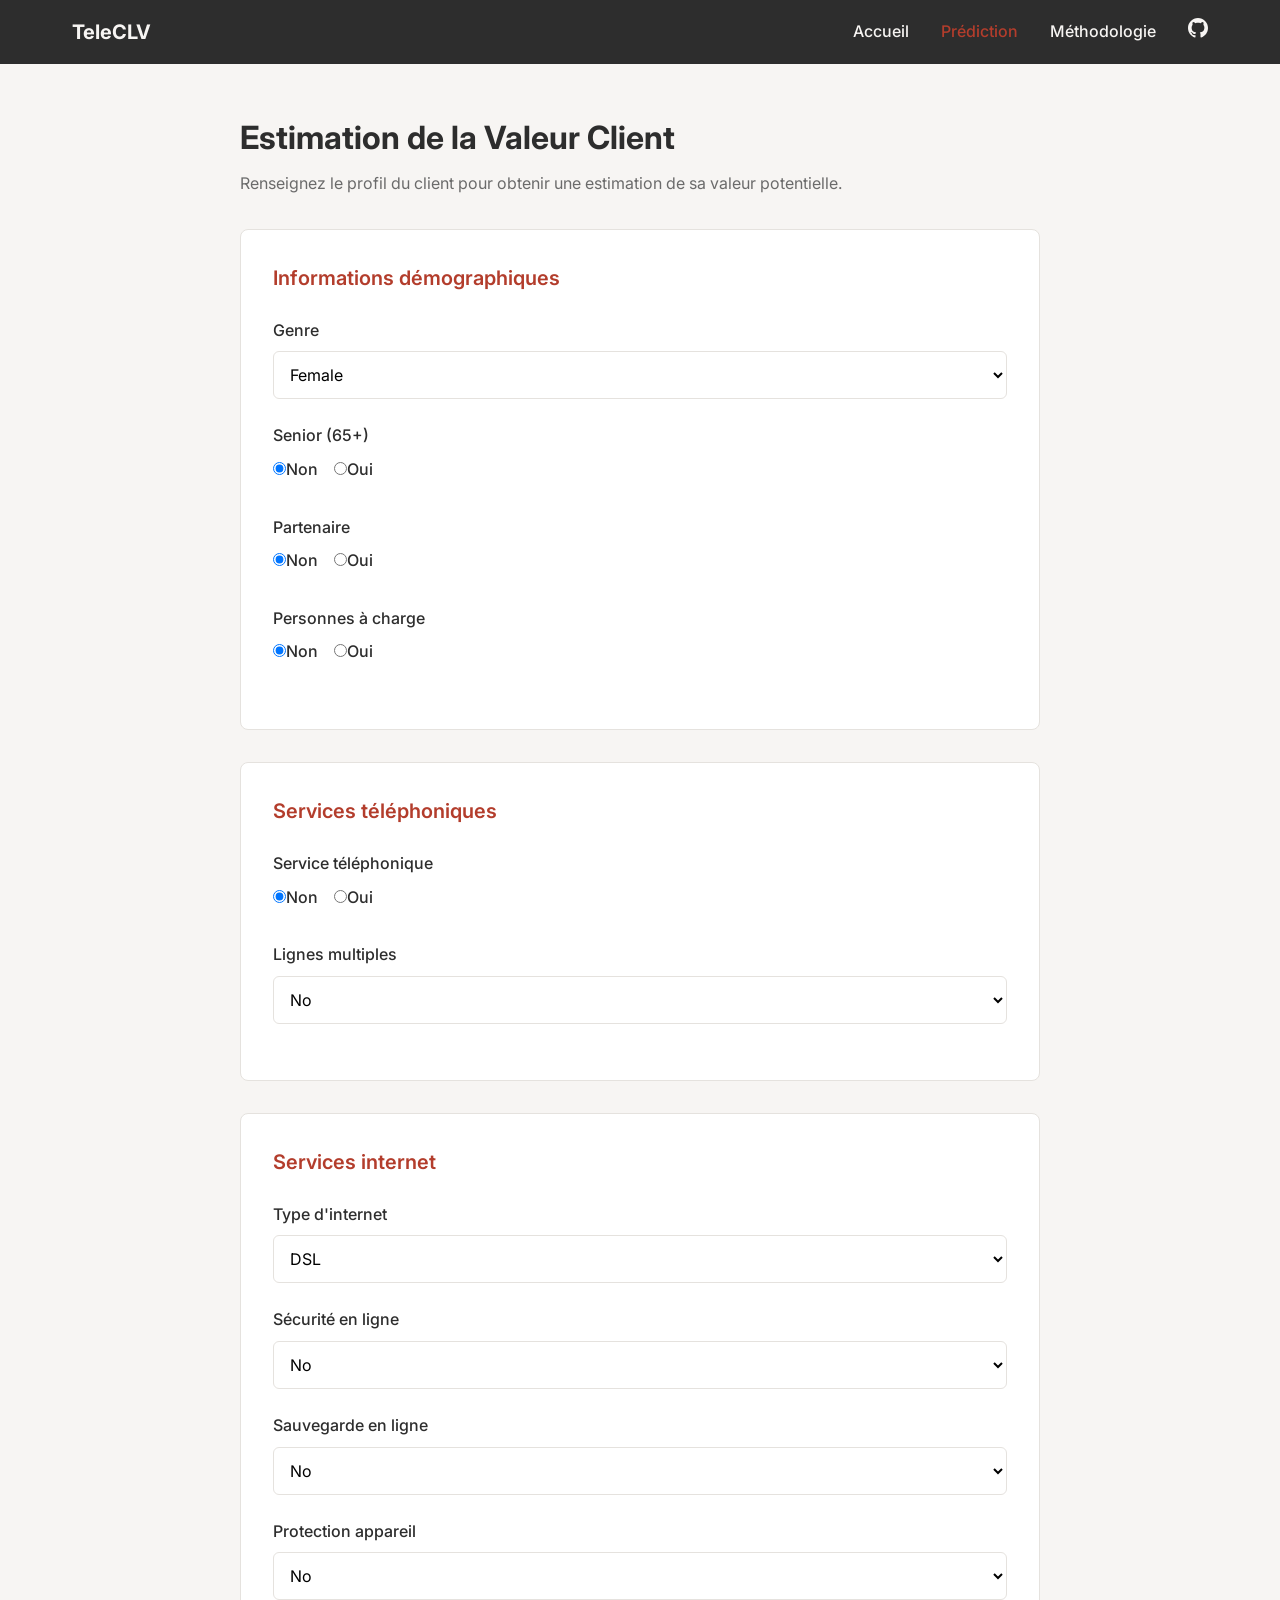
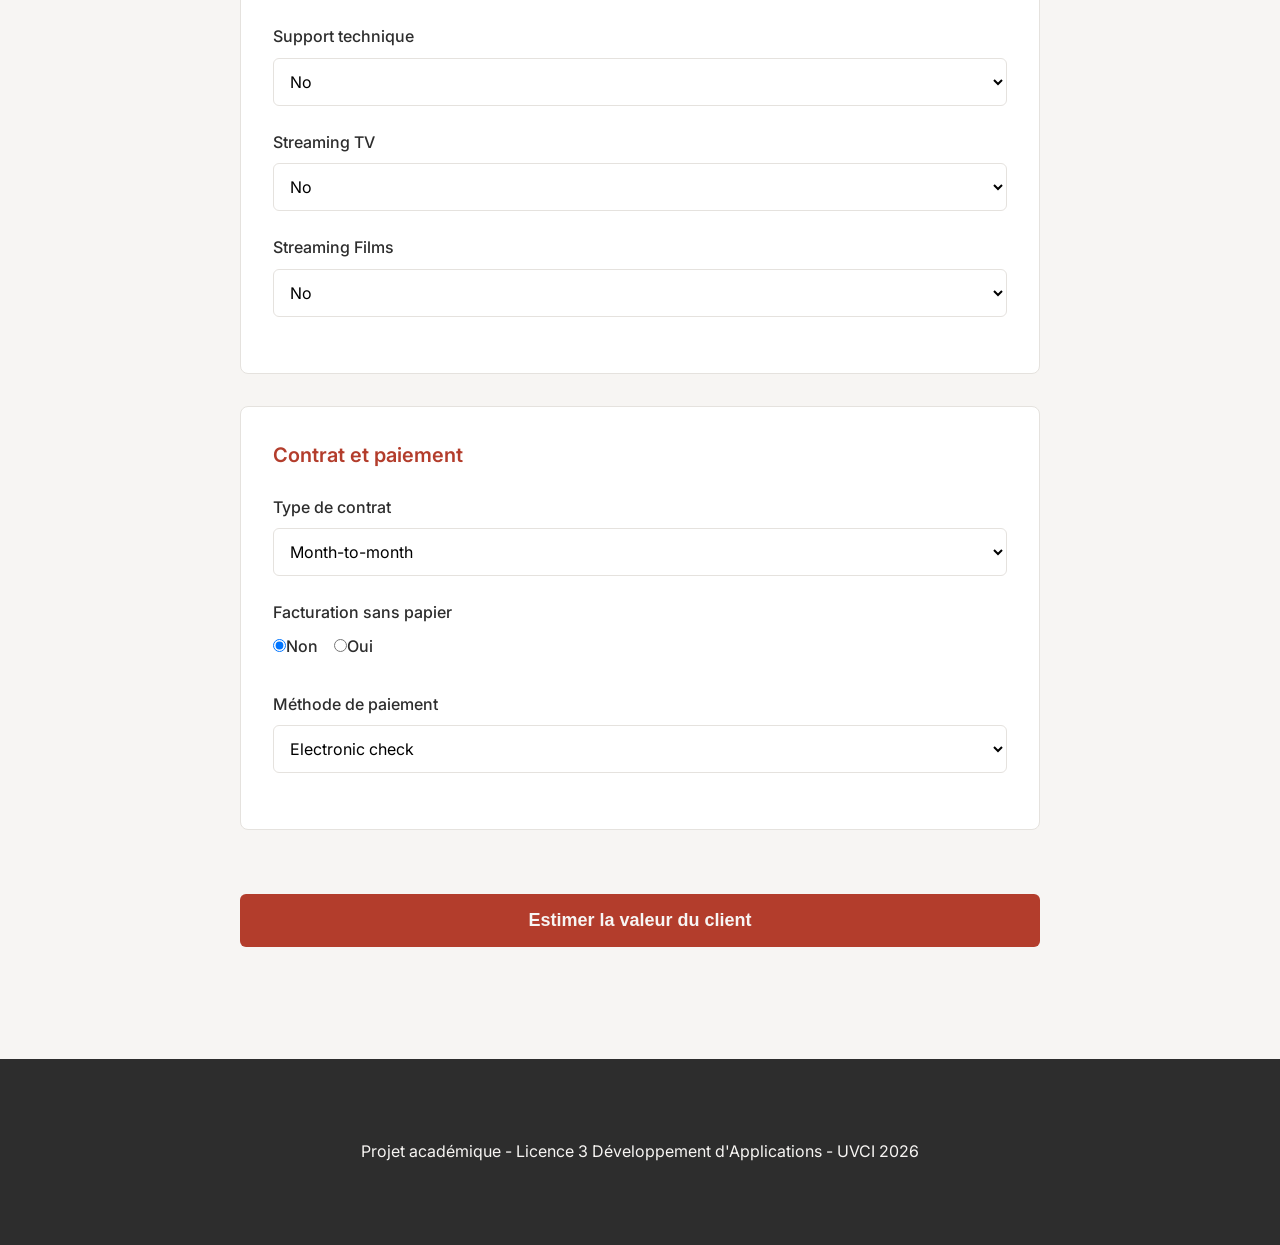
==== prediction.html @ c9674577 "move frontend files to root for GitHub Pages" ====
<!DOCTYPE html>
<html lang="fr">
<head>
    <meta charset="UTF-8">
    <meta name="viewport" content="width=device-width, initial-scale=1.0">
    <title>TeleCLV — Estimation de la valeur client télécom</title>
    <link rel="icon" type="image/svg+xml" href="data:image/svg+xml,<svg xmlns='http://www.w3.org/2000/svg' viewBox='0 0 16 16'><rect width='16' height='16' rx='4' fill='%23B33D2C'/><path d='M4 11 L7 8 L9 10 L12 5' stroke='white' stroke-width='2' stroke-linecap='round' stroke-linejoin='round' fill='none'/><circle cx='12' cy='5' r='1.5' fill='white'/></svg>">
    <link rel="stylesheet" href="style.css">
    <link href="https://fonts.googleapis.com/css2?family=Inter:wght@400;600;700&display=swap" rel="stylesheet">
</head>
<body>
    <nav class="navbar">
        <div class="nav-container">
            <div class="nav-brand">TeleCLV</div>
            <ul class="nav-menu">
                <li><a href="index.html" class="nav-link">Accueil</a></li>
                <li><a href="prediction.html" class="nav-link active">Prédiction</a></li>
                <li><a href="methodologie.html" class="nav-link">Méthodologie</a></li>
                <li><a href="https://github.com/Sela80/Data-Science-/blob/main/Taux_de_d%C3%A9sabonnement_des_clients_des_op%C3%A9rateurs_t%C3%A9l%C3%A9coms.ipynb" target="_blank" class="nav-link">
                    <svg width="20" height="20" viewBox="0 0 24 24" fill="currentColor"><path d="M12 0c-6.626 0-12 5.373-12 12 0 5.302 3.438 9.8 8.207 11.387.599.111.793-.261.793-.577v-2.234c-3.338.726-4.033-1.416-4.033-1.416-.546-1.387-1.333-1.756-1.333-1.756-1.089-.745.083-.729.083-.729 1.205.084 1.839 1.237 1.839 1.237 1.07 1.834 2.807 1.304 3.492.997.107-.775.418-1.305.762-1.604-2.665-.305-5.467-1.334-5.467-5.931 0-1.311.469-2.381 1.236-3.221-.124-.303-.535-1.524.117-3.176 0 0 1.008-.322 3.301 1.23.957-.266 1.983-.399 3.003-.404 1.02.005 2.047.138 3.006.404 2.291-1.552 3.297-1.23 3.297-1.23.653 1.653.242 2.874.118 3.176.77.84 1.235 1.911 1.235 3.221 0 4.609-2.807 5.624-5.479 5.921.43.372.823 1.102.823 2.222v3.293c0 .319.192.694.801.576 4.765-1.589 8.199-6.086 8.199-11.386 0-6.627-5.373-12-12-12z"/></svg>
                </a></li>
            </ul>
        </div>
    </nav>

    <main class="container">
        <section class="prediction-section">
            <h1>Estimation de la Valeur Client</h1>
            <p class="section-intro">Renseignez le profil du client pour obtenir une estimation de sa valeur potentielle.</p>

            <form id="predictionForm" class="prediction-form">
                <div class="form-section">
                    <h2>Informations démographiques</h2>
                    <div class="form-group">
                        <label for="gender">Genre</label>
                        <select id="gender" name="gender" required><option value="Female">Female</option><option value="Male">Male</option></select>
                    </div>
                    <div class="form-group">
                        <label>Senior (65+)</label>
                        <div class="toggle-group">
                            <label class="toggle"><input type="radio" name="SeniorCitizen" value="0" checked><span>Non</span></label>
                            <label class="toggle"><input type="radio" name="SeniorCitizen" value="1"><span>Oui</span></label>
                        </div>
                    </div>
                    <div class="form-group">
                        <label>Partenaire</label>
                        <div class="toggle-group">
                            <label class="toggle"><input type="radio" name="Partner" value="No" checked><span>Non</span></label>
                            <label class="toggle"><input type="radio" name="Partner" value="Yes"><span>Oui</span></label>
                        </div>
                    </div>
                    <div class="form-group">
                        <label>Personnes à charge</label>
                        <div class="toggle-group">
                            <label class="toggle"><input type="radio" name="Dependents" value="No" checked><span>Non</span></label>
                            <label class="toggle"><input type="radio" name="Dependents" value="Yes"><span>Oui</span></label>
                        </div>
                    </div>
                </div>

                <div class="form-section">
                    <h2>Services téléphoniques</h2>
                    <div class="form-group">
                        <label>Service téléphonique</label>
                        <div class="toggle-group">
                            <label class="toggle"><input type="radio" name="PhoneService" value="No" checked><span>Non</span></label>
                            <label class="toggle"><input type="radio" name="PhoneService" value="Yes"><span>Oui</span></label>
                        </div>
                    </div>
                    <div class="form-group">
                        <label for="MultipleLines">Lignes multiples</label>
                        <select id="MultipleLines" name="MultipleLines" required><option value="No">No</option><option value="Yes">Yes</option><option value="No phone service">No phone service</option></select>
                    </div>
                </div>

                <div class="form-section">
                    <h2>Services internet</h2>
                    <div class="form-group">
                        <label for="InternetService">Type d'internet</label>
                        <select id="InternetService" name="InternetService" required><option value="DSL">DSL</option><option value="Fiber optic">Fiber optic</option><option value="No">No</option></select>
                    </div>
                    <div class="form-group">
                        <label for="OnlineSecurity">Sécurité en ligne</label>
                        <select id="OnlineSecurity" name="OnlineSecurity" required><option value="No">No</option><option value="Yes">Yes</option><option value="No internet service">No internet service</option></select>
                    </div>
                    <div class="form-group">
                        <label for="OnlineBackup">Sauvegarde en ligne</label>
                        <select id="OnlineBackup" name="OnlineBackup" required><option value="No">No</option><option value="Yes">Yes</option><option value="No internet service">No internet service</option></select>
                    </div>
                    <div class="form-group">
                        <label for="DeviceProtection">Protection appareil</label>
                        <select id="DeviceProtection" name="DeviceProtection" required><option value="No">No</option><option value="Yes">Yes</option><option value="No internet service">No internet service</option></select>
                    </div>
                    <div class="form-group">
                        <label for="TechSupport">Support technique</label>
                        <select id="TechSupport" name="TechSupport" required><option value="No">No</option><option value="Yes">Yes</option><option value="No internet service">No internet service</option></select>
                    </div>
                    <div class="form-group">
                        <label for="StreamingTV">Streaming TV</label>
                        <select id="StreamingTV" name="StreamingTV" required><option value="No">No</option><option value="Yes">Yes</option><option value="No internet service">No internet service</option></select>
                    </div>
                    <div class="form-group">
                        <label for="StreamingMovies">Streaming Films</label>
                        <select id="StreamingMovies" name="StreamingMovies" required><option value="No">No</option><option value="Yes">Yes</option><option value="No internet service">No internet service</option></select>
                    </div>
                </div>

                <div class="form-section">
                    <h2>Contrat et paiement</h2>
                    <div class="form-group">
                        <label for="Contract">Type de contrat</label>
                        <select id="Contract" name="Contract" required><option value="Month-to-month">Month-to-month</option><option value="One year">One year</option><option value="Two year">Two year</option></select>
                    </div>
                    <div class="form-group">
                        <label>Facturation sans papier</label>
                        <div class="toggle-group">
                            <label class="toggle"><input type="radio" name="PaperlessBilling" value="No" checked><span>Non</span></label>
                            <label class="toggle"><input type="radio" name="PaperlessBilling" value="Yes"><span>Oui</span></label>
                        </div>
                    </div>
                    <div class="form-group">
                        <label for="PaymentMethod">Méthode de paiement</label>
                        <select id="PaymentMethod" name="PaymentMethod" required><option value="Electronic check">Electronic check</option><option value="Mailed check">Mailed check</option><option value="Bank transfer (automatic)">Bank transfer (automatic)</option><option value="Credit card (automatic)">Credit card (automatic)</option></select>
                    </div>
                </div>

                <button type="submit" class="btn-primary btn-large">Estimer la valeur du client</button>
            </form>

            <div id="result" class="result-container" style="display: none;">
                <div class="spinner" id="spinner"></div>
                <div id="resultContent" style="display: none;">
                    <h2>Valeur potentielle estimée du client</h2>
                    <div class="clv-value" id="clvValue"></div>
                    <p class="clv-disclaimer">Cette estimation reflète la valeur générée par des clients au profil comparable dans les données historiques. Elle sert d'indicateur prédictif de potentiel, pas un calcul direct sur ce client.</p>
                </div>
            </div>

            <div id="error" class="error-container" style="display: none;">
                <p id="errorMessage"></p>
            </div>
        </section>
    </main>

    <footer class="footer">
        <div class="container"><p>Projet académique - Licence 3 Développement d'Applications - UVCI 2026</p></div>
    </footer>
    <script src="script.js"></script>
</body>
</html>
---- style.css ----
* { margin: 0; padding: 0; box-sizing: border-box; }
:root { --charcoal: #2D2D2D; --terracotta: #B33D2C; --off-white: #F7F5F3; --light-gray: #E5E2DE; --text-secondary: #6B6B6B; }
body { font-family: 'Inter', -apple-system, BlinkMacSystemFont, sans-serif; font-weight: 400; color: var(--charcoal); background-color: var(--off-white); line-height: 1.6; }

.navbar { background-color: var(--charcoal); padding: 1rem 0; position: sticky; top: 0; z-index: 1000; }
.nav-container { max-width: 1200px; margin: 0 auto; padding: 0 2rem; display: flex; justify-content: space-between; align-items: center; }
.nav-brand { color: var(--off-white); font-size: 1.25rem; font-weight: 700; }
.nav-menu { display: flex; list-style: none; gap: 2rem; align-items: center; }
.nav-link { color: var(--off-white); text-decoration: none; font-weight: 500; transition: color 0.2s; }
.nav-link:hover, .nav-link.active { color: var(--terracotta); }

.container { max-width: 1200px; margin: 0 auto; padding: 3rem 2rem; }

.hero { text-align: center; padding: 4rem 0; }
.hero h1 { font-size: 2.5rem; font-weight: 700; margin-bottom: 1rem; }
.subtitle { font-size: 1.25rem; color: var(--text-secondary); margin-bottom: 2rem; }
.description { max-width: 700px; margin: 0 auto 3rem; text-align: left; }
.description p { margin-bottom: 1rem; line-height: 1.8; }

.btn-primary { display: inline-block; background-color: var(--terracotta); color: var(--off-white); padding: 0.875rem 2rem; border-radius: 6px; text-decoration: none; font-weight: 600; border: none; cursor: pointer; transition: background-color 0.2s; font-size: 1rem; }
.btn-primary:hover { background-color: #9A3426; }
.btn-large { padding: 1rem 2.5rem; font-size: 1.125rem; width: 100%; margin-top: 2rem; }

.prediction-section { max-width: 800px; margin: 0 auto; }
.prediction-section h1 { font-size: 2rem; font-weight: 700; margin-bottom: 0.5rem; }
.section-intro { color: var(--text-secondary); margin-bottom: 2rem; }

.form-section { background-color: white; padding: 2rem; border-radius: 8px; margin-bottom: 2rem; border: 1px solid var(--light-gray); }
.form-section h2 { font-size: 1.25rem; font-weight: 600; margin-bottom: 1.5rem; color: var(--terracotta); }
.form-group { margin-bottom: 1.5rem; }
.form-group label { display: block; font-weight: 500; margin-bottom: 0.5rem; }
.form-group select { width: 100%; padding: 0.75rem; border: 1px solid var(--light-gray); border-radius: 6px; font-size: 1rem; font-family: inherit; background-color: white; }
.form-group select:focus { outline: none; border-color: var(--terracotta); }
.toggle-group { display: flex; gap: 1rem; }
.toggle { display: flex; align-items: center; gap: 0.5rem; cursor: pointer; }

.result-container { background-color: white; padding: 2rem; border-radius: 8px; border: 2px solid var(--terracotta); margin-top: 2rem; text-align: center; }
.result-container h2 { font-size: 1.5rem; font-weight: 600; margin-bottom: 1rem; }
.clv-value { font-size: 3rem; font-weight: 700; color: var(--terracotta); margin: 1.5rem 0; }
.clv-disclaimer { font-size: 0.875rem; color: var(--text-secondary); line-height: 1.6; margin-top: 1rem; }

.spinner { display: none; width: 50px; height: 50px; border: 4px solid var(--light-gray); border-top-color: var(--terracotta); border-radius: 50%; animation: spin 1s linear infinite; margin: 2rem auto; }
.spinner.active { display: block; }
@keyframes spin { to { transform: rotate(360deg); } }

.error-container { background-color: #FEE; border: 1px solid #FCC; padding: 1.5rem; border-radius: 8px; margin-top: 2rem; color: #C33; }

.methodology-section { max-width: 900px; margin: 0 auto; }
.methodology-section h1 { font-size: 2rem; font-weight: 700; margin-bottom: 2rem; }
.method-card { background-color: white; padding: 2rem; border-radius: 8px; margin-bottom: 2rem; border: 1px solid var(--light-gray); }
.method-card h2 { font-size: 1.5rem; font-weight: 600; margin-bottom: 1rem; color: var(--terracotta); }
.method-card p { margin-bottom: 1rem; line-height: 1.8; }
.formula { background-color: var(--off-white); padding: 1rem; border-radius: 6px; font-family: 'Courier New', monospace; text-align: center; margin: 1rem 0; font-size: 1.125rem; }
.note { background-color: #FFF8E1; padding: 1rem; border-left: 4px solid #FFB300; border-radius: 4px; font-size: 0.9375rem; }
.method-note { background-color: var(--off-white); padding: 1rem; border-radius: 6px; margin-top: 1rem; }

.metrics-grid { display: grid; grid-template-columns: repeat(auto-fit, minmax(200px, 1fr)); gap: 1.5rem; margin: 2rem 0; }
.metric-card { background-color: var(--off-white); padding: 1.5rem; border-radius: 8px; text-align: center; }
.metric-value { font-size: 2.5rem; font-weight: 700; color: var(--terracotta); margin-bottom: 0.5rem; }
.metric-label { font-size: 0.875rem; color: var(--text-secondary); font-weight: 500; }

.footer { background-color: var(--charcoal); color: var(--off-white); padding: 2rem 0; margin-top: 4rem; text-align: center; }

@media (max-width: 768px) {
    .nav-container { flex-direction: column; gap: 1rem; }
    .nav-menu { flex-wrap: wrap; justify-content: center; gap: 1rem; }
    .hero h1 { font-size: 2rem; }
    .container { padding: 2rem 1rem; }
    .form-section { padding: 1.5rem; }
    .metrics-grid { grid-template-columns: 1fr; }
}
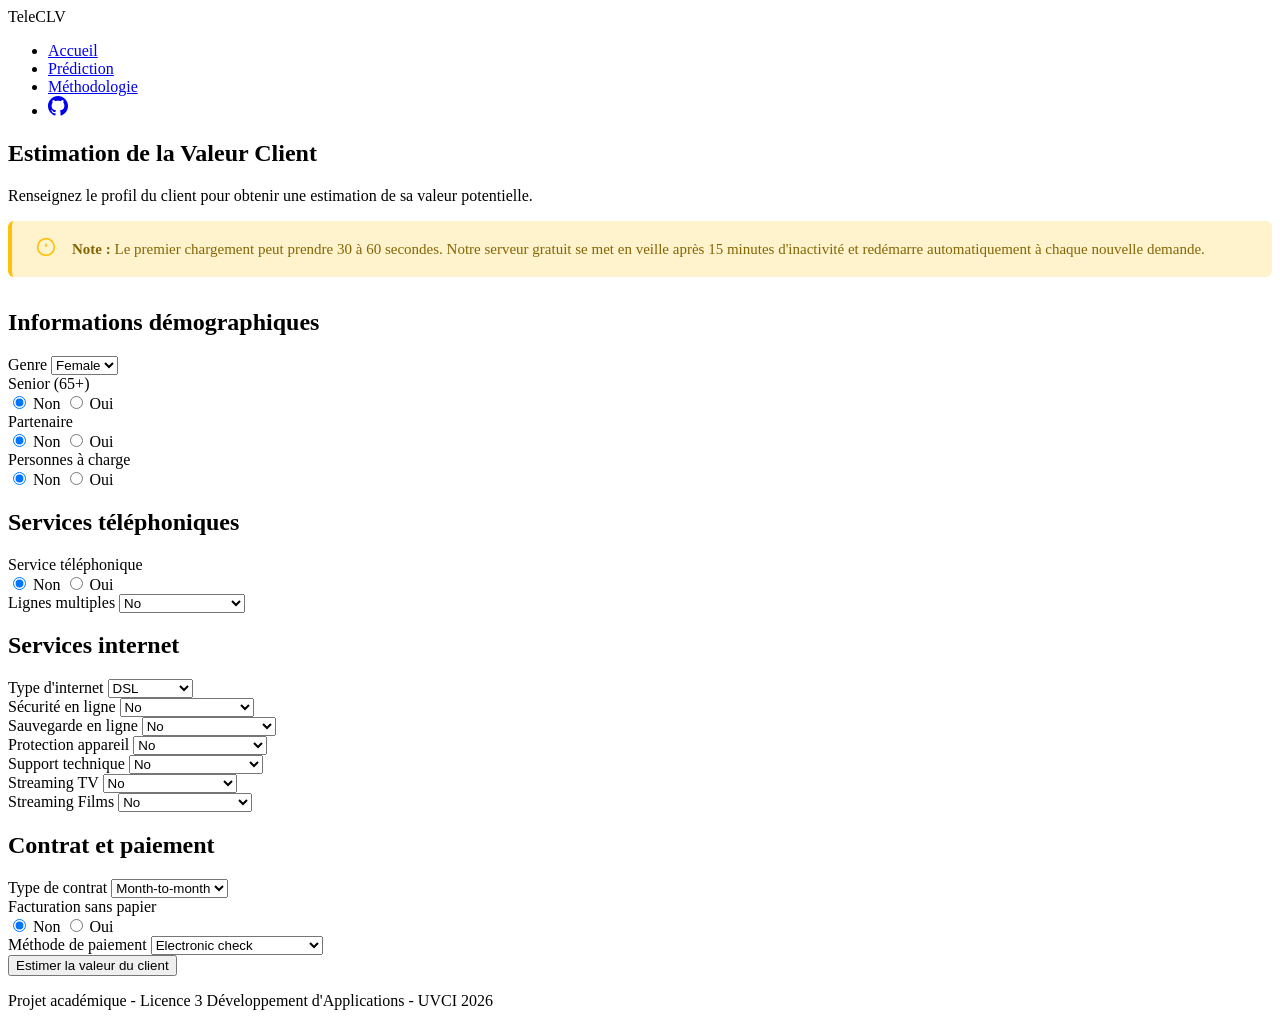
==== commit 31891303: "fix: add variable importance chart and improve cold start handling" ====
--- a/prediction.html
+++ b/prediction.html
@@ -16,7 +16,7 @@
                 <li><a href="index.html" class="nav-link">Accueil</a></li>
                 <li><a href="prediction.html" class="nav-link active">Prédiction</a></li>
                 <li><a href="methodologie.html" class="nav-link">Méthodologie</a></li>
-                <li><a href="https://github.com/Sela80/Data-Science-/blob/main/Taux_de_d%C3%A9sabonnement_des_clients_des_op%C3%A9rateurs_t%C3%A9l%C3%A9coms.ipynb" target="_blank" class="nav-link">
+                <li><a href="https://github.com/Sela80/Data-Science-" target="_blank" rel="noopener noreferrer" class="nav-link" aria-label="GitHub">
                     <svg width="20" height="20" viewBox="0 0 24 24" fill="currentColor"><path d="M12 0c-6.626 0-12 5.373-12 12 0 5.302 3.438 9.8 8.207 11.387.599.111.793-.261.793-.577v-2.234c-3.338.726-4.033-1.416-4.033-1.416-.546-1.387-1.333-1.756-1.333-1.756-1.089-.745.083-.729.083-.729 1.205.084 1.839 1.237 1.839 1.237 1.07 1.834 2.807 1.304 3.492.997.107-.775.418-1.305.762-1.604-2.665-.305-5.467-1.334-5.467-5.931 0-1.311.469-2.381 1.236-3.221-.124-.303-.535-1.524.117-3.176 0 0 1.008-.322 3.301 1.23.957-.266 1.983-.399 3.003-.404 1.02.005 2.047.138 3.006.404 2.291-1.552 3.297-1.23 3.297-1.23.653 1.653.242 2.874.118 3.176.77.84 1.235 1.911 1.235 3.221 0 4.609-2.807 5.624-5.479 5.921.43.372.823 1.102.823 2.222v3.293c0 .319.192.694.801.576 4.765-1.589 8.199-6.086 8.199-11.386 0-6.627-5.373-12-12-12z"/></svg>
                 </a></li>
             </ul>
@@ -28,32 +28,62 @@
             <h1>Estimation de la Valeur Client</h1>
             <p class="section-intro">Renseignez le profil du client pour obtenir une estimation de sa valeur potentielle.</p>
 
+            <div class="cold-start-notice">
+                <svg width="20" height="20" viewBox="0 0 24 24" fill="none" stroke="currentColor" stroke-width="2">
+                    <circle cx="12" cy="12" r="10"></circle>
+                    <line x1="12" y1="8" x2="12" y2="12"></line>
+                    <line x1="12" y1="16" x2="12.01" y2="16"></line>
+                </svg>
+                <p><strong>Note :</strong> Le premier chargement peut prendre 30 à 60 secondes. Notre serveur gratuit se met en veille après 15 minutes d'inactivité et redémarre automatiquement à chaque nouvelle demande.</p>
+            </div>
+
             <form id="predictionForm" class="prediction-form">
                 <div class="form-section">
                     <h2>Informations démographiques</h2>
                     <div class="form-group">
                         <label for="gender">Genre</label>
-                        <select id="gender" name="gender" required><option value="Female">Female</option><option value="Male">Male</option></select>
+                        <select id="gender" name="gender" required>
+                            <option value="Female">Female</option>
+                            <option value="Male">Male</option>
+                        </select>
                     </div>
                     <div class="form-group">
                         <label>Senior (65+)</label>
                         <div class="toggle-group">
-                            <label class="toggle"><input type="radio" name="SeniorCitizen" value="0" checked><span>Non</span></label>
-                            <label class="toggle"><input type="radio" name="SeniorCitizen" value="1"><span>Oui</span></label>
+                            <label class="toggle">
+                                <input type="radio" name="SeniorCitizen" value="0" checked>
+                                <span>Non</span>
+                            </label>
+                            <label class="toggle">
+                                <input type="radio" name="SeniorCitizen" value="1">
+                                <span>Oui</span>
+                            </label>
                         </div>
                     </div>
                     <div class="form-group">
                         <label>Partenaire</label>
                         <div class="toggle-group">
-                            <label class="toggle"><input type="radio" name="Partner" value="No" checked><span>Non</span></label>
-                            <label class="toggle"><input type="radio" name="Partner" value="Yes"><span>Oui</span></label>
+                            <label class="toggle">
+                                <input type="radio" name="Partner" value="No" checked>
+                                <span>Non</span>
+                            </label>
+                            <label class="toggle">
+                                <input type="radio" name="Partner" value="Yes">
+                                <span>Oui</span>
+                            </label>
                         </div>
                     </div>
                     <div class="form-group">
                         <label>Personnes à charge</label>
                         <div class="toggle-group">
-                            <label class="toggle"><input type="radio" name="Dependents" value="No" checked><span>Non</span></label>
-                            <label class="toggle"><input type="radio" name="Dependents" value="Yes"><span>Oui</span></label>
+                            <label class="toggle">
+                                <input type="radio" name="Dependents" value="No" checked>
+                                <span>Non</span>
+                            </label>
+                            <label class="toggle">
+                                <input type="radio" name="Dependents" value="Yes">
+                                <span>Oui</span>
+                            </label>
                         </div>
                     </div>
                 </div>
@@ -63,13 +93,23 @@
                     <div class="form-group">
                         <label>Service téléphonique</label>
                         <div class="toggle-group">
-                            <label class="toggle"><input type="radio" name="PhoneService" value="No" checked><span>Non</span></label>
-                            <label class="toggle"><input type="radio" name="PhoneService" value="Yes"><span>Oui</span></label>
+                            <label class="toggle">
+                                <input type="radio" name="PhoneService" value="No" checked>
+                                <span>Non</span>
+                            </label>
+                            <label class="toggle">
+                                <input type="radio" name="PhoneService" value="Yes">
+                                <span>Oui</span>
+                            </label>
                         </div>
                     </div>
                     <div class="form-group">
                         <label for="MultipleLines">Lignes multiples</label>
-                        <select id="MultipleLines" name="MultipleLines" required><option value="No">No</option><option value="Yes">Yes</option><option value="No phone service">No phone service</option></select>
+                        <select id="MultipleLines" name="MultipleLines" required>
+                            <option value="No">No</option>
+                            <option value="Yes">Yes</option>
+                            <option value="No phone service">No phone service</option>
+                        </select>
                     </div>
                 </div>
 
@@ -77,31 +117,59 @@
                     <h2>Services internet</h2>
                     <div class="form-group">
                         <label for="InternetService">Type d'internet</label>
-                        <select id="InternetService" name="InternetService" required><option value="DSL">DSL</option><option value="Fiber optic">Fiber optic</option><option value="No">No</option></select>
+                        <select id="InternetService" name="InternetService" required>
+                            <option value="DSL">DSL</option>
+                            <option value="Fiber optic">Fiber optic</option>
+                            <option value="No">No</option>
+                        </select>
                     </div>
                     <div class="form-group">
                         <label for="OnlineSecurity">Sécurité en ligne</label>
-                        <select id="OnlineSecurity" name="OnlineSecurity" required><option value="No">No</option><option value="Yes">Yes</option><option value="No internet service">No internet service</option></select>
+                        <select id="OnlineSecurity" name="OnlineSecurity" required>
+                            <option value="No">No</option>
+                            <option value="Yes">Yes</option>
+                            <option value="No internet service">No internet service</option>
+                        </select>
                     </div>
                     <div class="form-group">
                         <label for="OnlineBackup">Sauvegarde en ligne</label>
-                        <select id="OnlineBackup" name="OnlineBackup" required><option value="No">No</option><option value="Yes">Yes</option><option value="No internet service">No internet service</option></select>
+                        <select id="OnlineBackup" name="OnlineBackup" required>
+                            <option value="No">No</option>
+                            <option value="Yes">Yes</option>
+                            <option value="No internet service">No internet service</option>
+                        </select>
                     </div>
                     <div class="form-group">
                         <label for="DeviceProtection">Protection appareil</label>
-                        <select id="DeviceProtection" name="DeviceProtection" required><option value="No">No</option><option value="Yes">Yes</option><option value="No internet service">No internet service</option></select>
+                        <select id="DeviceProtection" name="DeviceProtection" required>
+                            <option value="No">No</option>
+                            <option value="Yes">Yes</option>
+                            <option value="No internet service">No internet service</option>
+                        </select>
                     </div>
                     <div class="form-group">
                         <label for="TechSupport">Support technique</label>
-                        <select id="TechSupport" name="TechSupport" required><option value="No">No</option><option value="Yes">Yes</option><option value="No internet service">No internet service</option></select>
+                        <select id="TechSupport" name="TechSupport" required>
+                            <option value="No">No</option>
+                            <option value="Yes">Yes</option>
+                            <option value="No internet service">No internet service</option>
+                        </select>
                     </div>
                     <div class="form-group">
                         <label for="StreamingTV">Streaming TV</label>
-                        <select id="StreamingTV" name="StreamingTV" required><option value="No">No</option><option value="Yes">Yes</option><option value="No internet service">No internet service</option></select>
+                        <select id="StreamingTV" name="StreamingTV" required>
+                            <option value="No">No</option>
+                            <option value="Yes">Yes</option>
+                            <option value="No internet service">No internet service</option>
+                        </select>
                     </div>
                     <div class="form-group">
                         <label for="StreamingMovies">Streaming Films</label>
-                        <select id="StreamingMovies" name="StreamingMovies" required><option value="No">No</option><option value="Yes">Yes</option><option value="No internet service">No internet service</option></select>
+                        <select id="StreamingMovies" name="StreamingMovies" required>
+                            <option value="No">No</option>
+                            <option value="Yes">Yes</option>
+                            <option value="No internet service">No internet service</option>
+                        </select>
                     </div>
                 </div>
 
@@ -109,18 +177,33 @@
                     <h2>Contrat et paiement</h2>
                     <div class="form-group">
                         <label for="Contract">Type de contrat</label>
-                        <select id="Contract" name="Contract" required><option value="Month-to-month">Month-to-month</option><option value="One year">One year</option><option value="Two year">Two year</option></select>
+                        <select id="Contract" name="Contract" required>
+                            <option value="Month-to-month">Month-to-month</option>
+                            <option value="One year">One year</option>
+                            <option value="Two year">Two year</option>
+                        </select>
                     </div>
                     <div class="form-group">
                         <label>Facturation sans papier</label>
                         <div class="toggle-group">
-                            <label class="toggle"><input type="radio" name="PaperlessBilling" value="No" checked><span>Non</span></label>
-                            <label class="toggle"><input type="radio" name="PaperlessBilling" value="Yes"><span>Oui</span></label>
+                            <label class="toggle">
+                                <input type="radio" name="PaperlessBilling" value="No" checked>
+                                <span>Non</span>
+                            </label>
+                            <label class="toggle">
+                                <input type="radio" name="PaperlessBilling" value="Yes">
+                                <span>Oui</span>
+                            </label>
                         </div>
                     </div>
                     <div class="form-group">
                         <label for="PaymentMethod">Méthode de paiement</label>
-                        <select id="PaymentMethod" name="PaymentMethod" required><option value="Electronic check">Electronic check</option><option value="Mailed check">Mailed check</option><option value="Bank transfer (automatic)">Bank transfer (automatic)</option><option value="Credit card (automatic)">Credit card (automatic)</option></select>
+                        <select id="PaymentMethod" name="PaymentMethod" required>
+                            <option value="Electronic check">Electronic check</option>
+                            <option value="Mailed check">Mailed check</option>
+                            <option value="Bank transfer (automatic)">Bank transfer (automatic)</option>
+                            <option value="Credit card (automatic)">Credit card (automatic)</option>
+                        </select>
                     </div>
                 </div>
 
@@ -129,10 +212,11 @@
 
             <div id="result" class="result-container" style="display: none;">
                 <div class="spinner" id="spinner"></div>
+                <p id="loadingMessage" class="loading-message" style="display: none;">Connexion au serveur...</p>
                 <div id="resultContent" style="display: none;">
                     <h2>Valeur potentielle estimée du client</h2>
                     <div class="clv-value" id="clvValue"></div>
-                    <p class="clv-disclaimer">Cette estimation reflète la valeur générée par des clients au profil comparable dans les données historiques. Elle sert d'indicateur prédictif de potentiel, pas un calcul direct sur ce client.</p>
+                    <p class="clv-disclaimer">Cette estimation reflète la valeur générée par des clients au profil comparable dans les données historiques.</p>
                 </div>
             </div>
 
--- a/style.css
+++ b/style.css
@@ -1,71 +1,50 @@
-* { margin: 0; padding: 0; box-sizing: border-box; }
-:root { --charcoal: #2D2D2D; --terracotta: #B33D2C; --off-white: #F7F5F3; --light-gray: #E5E2DE; --text-secondary: #6B6B6B; }
-body { font-family: 'Inter', -apple-system, BlinkMacSystemFont, sans-serif; font-weight: 400; color: var(--charcoal); background-color: var(--off-white); line-height: 1.6; }
+/* Cold start notice */
+.cold-start-notice {
+    background-color: #FFF3CD;
+    border-left: 4px solid #FFC107;
+    padding: 1rem 1.5rem;
+    border-radius: 6px;
+    margin-bottom: 2rem;
+    display: flex;
+    align-items: flex-start;
+    gap: 1rem;
+    color: #856404;
+}
 
-.navbar { background-color: var(--charcoal); padding: 1rem 0; position: sticky; top: 0; z-index: 1000; }
-.nav-container { max-width: 1200px; margin: 0 auto; padding: 0 2rem; display: flex; justify-content: space-between; align-items: center; }
-.nav-brand { color: var(--off-white); font-size: 1.25rem; font-weight: 700; }
-.nav-menu { display: flex; list-style: none; gap: 2rem; align-items: center; }
-.nav-link { color: var(--off-white); text-decoration: none; font-weight: 500; transition: color 0.2s; }
-.nav-link:hover, .nav-link.active { color: var(--terracotta); }
+.cold-start-notice svg {
+    flex-shrink: 0;
+    color: #FFC107;
+}
 
-.container { max-width: 1200px; margin: 0 auto; padding: 3rem 2rem; }
+.cold-start-notice p {
+    margin: 0;
+    font-size: 0.9375rem;
+    line-height: 1.6;
+}
 
-.hero { text-align: center; padding: 4rem 0; }
-.hero h1 { font-size: 2.5rem; font-weight: 700; margin-bottom: 1rem; }
-.subtitle { font-size: 1.25rem; color: var(--text-secondary); margin-bottom: 2rem; }
-.description { max-width: 700px; margin: 0 auto 3rem; text-align: left; }
-.description p { margin-bottom: 1rem; line-height: 1.8; }
+/* Loading message */
+.loading-message {
+    text-align: center;
+    color: var(--text-secondary);
+    font-size: 0.9375rem;
+    margin: 1rem 0;
+    font-style: italic;
+}
 
-.btn-primary { display: inline-block; background-color: var(--terracotta); color: var(--off-white); padding: 0.875rem 2rem; border-radius: 6px; text-decoration: none; font-weight: 600; border: none; cursor: pointer; transition: background-color 0.2s; font-size: 1rem; }
-.btn-primary:hover { background-color: #9A3426; }
-.btn-large { padding: 1rem 2.5rem; font-size: 1.125rem; width: 100%; margin-top: 2rem; }
-
-.prediction-section { max-width: 800px; margin: 0 auto; }
-.prediction-section h1 { font-size: 2rem; font-weight: 700; margin-bottom: 0.5rem; }
-.section-intro { color: var(--text-secondary); margin-bottom: 2rem; }
-
-.form-section { background-color: white; padding: 2rem; border-radius: 8px; margin-bottom: 2rem; border: 1px solid var(--light-gray); }
-.form-section h2 { font-size: 1.25rem; font-weight: 600; margin-bottom: 1.5rem; color: var(--terracotta); }
-.form-group { margin-bottom: 1.5rem; }
-.form-group label { display: block; font-weight: 500; margin-bottom: 0.5rem; }
-.form-group select { width: 100%; padding: 0.75rem; border: 1px solid var(--light-gray); border-radius: 6px; font-size: 1rem; font-family: inherit; background-color: white; }
-.form-group select:focus { outline: none; border-color: var(--terracotta); }
-.toggle-group { display: flex; gap: 1rem; }
-.toggle { display: flex; align-items: center; gap: 0.5rem; cursor: pointer; }
-
-.result-container { background-color: white; padding: 2rem; border-radius: 8px; border: 2px solid var(--terracotta); margin-top: 2rem; text-align: center; }
-.result-container h2 { font-size: 1.5rem; font-weight: 600; margin-bottom: 1rem; }
-.clv-value { font-size: 3rem; font-weight: 700; color: var(--terracotta); margin: 1.5rem 0; }
-.clv-disclaimer { font-size: 0.875rem; color: var(--text-secondary); line-height: 1.6; margin-top: 1rem; }
-
-.spinner { display: none; width: 50px; height: 50px; border: 4px solid var(--light-gray); border-top-color: var(--terracotta); border-radius: 50%; animation: spin 1s linear infinite; margin: 2rem auto; }
-.spinner.active { display: block; }
-@keyframes spin { to { transform: rotate(360deg); } }
-
-.error-container { background-color: #FEE; border: 1px solid #FCC; padding: 1.5rem; border-radius: 8px; margin-top: 2rem; color: #C33; }
-
-.methodology-section { max-width: 900px; margin: 0 auto; }
-.methodology-section h1 { font-size: 2rem; font-weight: 700; margin-bottom: 2rem; }
-.method-card { background-color: white; padding: 2rem; border-radius: 8px; margin-bottom: 2rem; border: 1px solid var(--light-gray); }
-.method-card h2 { font-size: 1.5rem; font-weight: 600; margin-bottom: 1rem; color: var(--terracotta); }
-.method-card p { margin-bottom: 1rem; line-height: 1.8; }
-.formula { background-color: var(--off-white); padding: 1rem; border-radius: 6px; font-family: 'Courier New', monospace; text-align: center; margin: 1rem 0; font-size: 1.125rem; }
-.note { background-color: #FFF8E1; padding: 1rem; border-left: 4px solid #FFB300; border-radius: 4px; font-size: 0.9375rem; }
-.method-note { background-color: var(--off-white); padding: 1rem; border-radius: 6px; margin-top: 1rem; }
-
-.metrics-grid { display: grid; grid-template-columns: repeat(auto-fit, minmax(200px, 1fr)); gap: 1.5rem; margin: 2rem 0; }
-.metric-card { background-color: var(--off-white); padding: 1.5rem; border-radius: 8px; text-align: center; }
-.metric-value { font-size: 2.5rem; font-weight: 700; color: var(--terracotta); margin-bottom: 0.5rem; }
-.metric-label { font-size: 0.875rem; color: var(--text-secondary); font-weight: 500; }
-
-.footer { background-color: var(--charcoal); color: var(--off-white); padding: 2rem 0; margin-top: 4rem; text-align: center; }
+/* Chart container */
+.chart-container {
+    position: relative;
+    height: 500px;
+    margin-top: 1.5rem;
+}
 
 @media (max-width: 768px) {
-    .nav-container { flex-direction: column; gap: 1rem; }
-    .nav-menu { flex-wrap: wrap; justify-content: center; gap: 1rem; }
-    .hero h1 { font-size: 2rem; }
-    .container { padding: 2rem 1rem; }
-    .form-section { padding: 1.5rem; }
-    .metrics-grid { grid-template-columns: 1fr; }
+    .chart-container {
+        height: 600px;
+    }
+    
+    .cold-start-notice {
+        flex-direction: column;
+        gap: 0.5rem;
+    }
 }
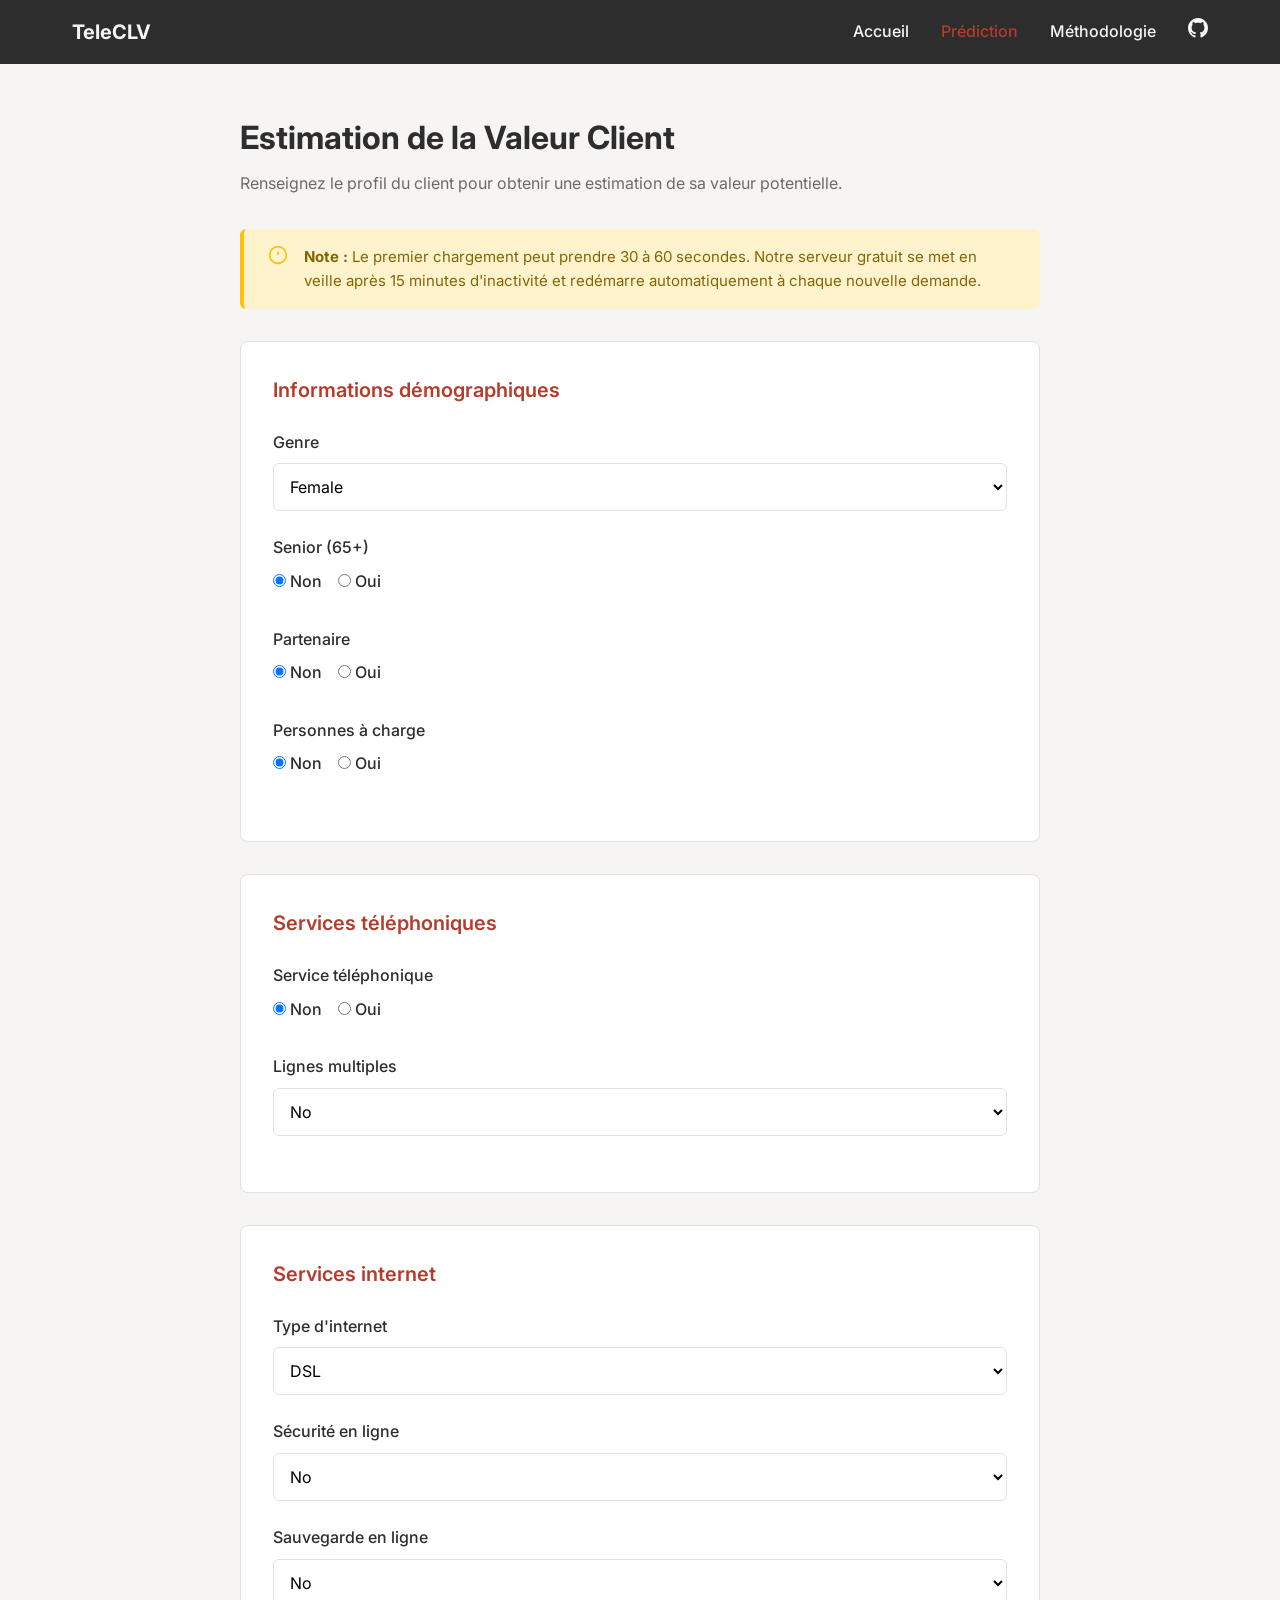
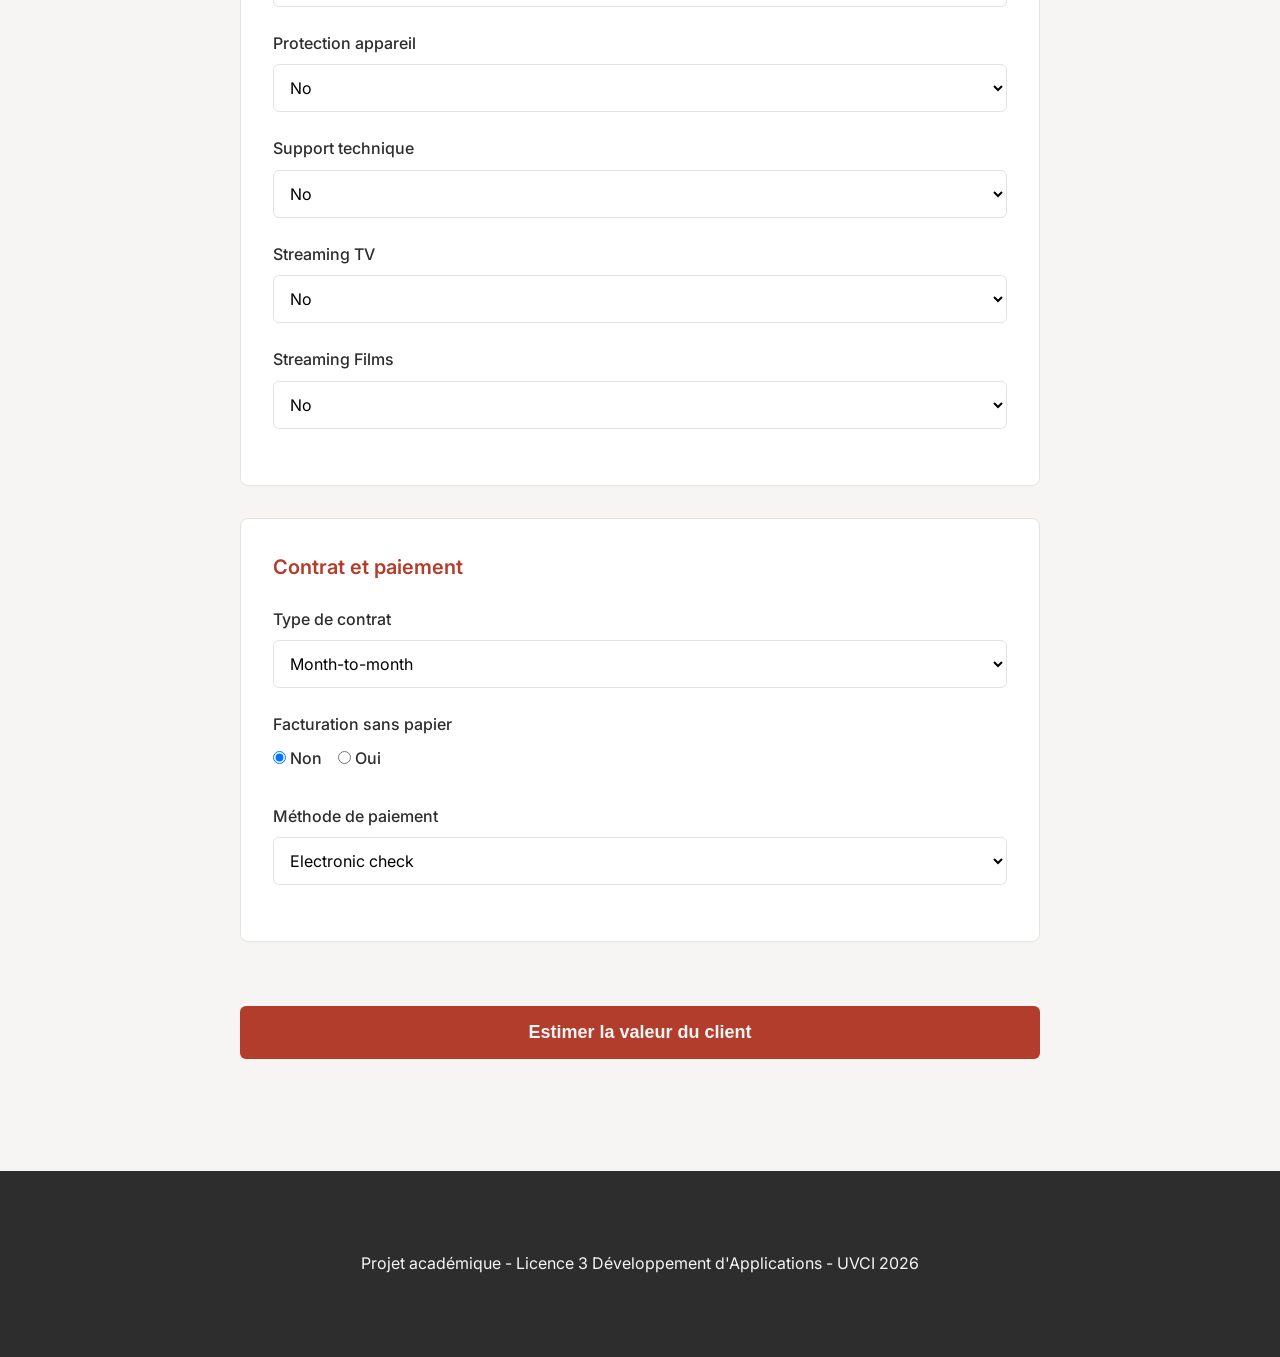
==== commit c2db71ad: "ui: clarify CLV proxy and display customer segment" ====
--- a/prediction.html
+++ b/prediction.html
@@ -216,7 +216,8 @@
                 <div id="resultContent" style="display: none;">
                     <h2>Valeur potentielle estimée du client</h2>
                     <div class="clv-value" id="clvValue"></div>
-                    <p class="clv-disclaimer">Cette estimation reflète la valeur générée par des clients au profil comparable dans les données historiques.</p>
+                    <div class="clv-segment">Segment : <strong id="clvSegment">—</strong></div>
+                    <p class="clv-disclaimer">Cette CLV est un proxy construit à partir des données historiques du projet. Elle sert à comparer des profils clients et ne constitue pas une mesure comptable de la valeur réelle d'un client.</p>
                 </div>
             </div>
 
--- a/style.css
+++ b/style.css
@@ -1,3 +1,263 @@
+/* =========================================
+   TELECLV - FEUILLE DE STYLE COMPLÈTE
+   ========================================= */
+
+/* Reset et variables */
+* { margin: 0; padding: 0; box-sizing: border-box; }
+:root {
+    --charcoal: #2D2D2D;
+    --terracotta: #B33D2C;
+    --off-white: #F7F5F3;
+    --light-gray: #E5E2DE;
+    --text-secondary: #6B6B6B;
+}
+
+body {
+    font-family: 'Inter', -apple-system, BlinkMacSystemFont, sans-serif;
+    font-weight: 400;
+    color: var(--charcoal);
+    background-color: var(--off-white);
+    line-height: 1.6;
+}
+
+/* Navigation */
+.navbar {
+    background-color: var(--charcoal);
+    padding: 1rem 0;
+    position: sticky;
+    top: 0;
+    z-index: 1000;
+}
+
+.nav-container {
+    max-width: 1200px;
+    margin: 0 auto;
+    padding: 0 2rem;
+    display: flex;
+    justify-content: space-between;
+    align-items: center;
+}
+
+.nav-brand {
+    color: var(--off-white);
+    font-size: 1.25rem;
+    font-weight: 700;
+}
+
+.nav-menu {
+    display: flex;
+    list-style: none;
+    gap: 2rem;
+    align-items: center;
+}
+
+.nav-link {
+    color: var(--off-white);
+    text-decoration: none;
+    font-weight: 500;
+    transition: color 0.2s;
+}
+
+.nav-link:hover, .nav-link.active {
+    color: var(--terracotta);
+}
+
+/* Layout */
+.container {
+    max-width: 1200px;
+    margin: 0 auto;
+    padding: 3rem 2rem;
+}
+
+/* Hero / Accueil */
+.hero {
+    text-align: center;
+    padding: 4rem 0;
+}
+
+.hero h1 {
+    font-size: 2.5rem;
+    font-weight: 700;
+    margin-bottom: 1rem;
+}
+
+.subtitle {
+    font-size: 1.25rem;
+    color: var(--text-secondary);
+    margin-bottom: 2rem;
+}
+
+.description {
+    max-width: 700px;
+    margin: 0 auto 3rem;
+    text-align: left;
+}
+
+.description p {
+    margin-bottom: 1rem;
+    line-height: 1.8;
+}
+
+/* Boutons */
+.btn-primary {
+    display: inline-block;
+    background-color: var(--terracotta);
+    color: var(--off-white);
+    padding: 0.875rem 2rem;
+    border-radius: 6px;
+    text-decoration: none;
+    font-weight: 600;
+    border: none;
+    cursor: pointer;
+    transition: background-color 0.2s;
+    font-size: 1rem;
+}
+
+.btn-primary:hover {
+    background-color: #9A3426;
+}
+
+.btn-large {
+    padding: 1rem 2.5rem;
+    font-size: 1.125rem;
+    width: 100%;
+    margin-top: 2rem;
+}
+
+/* Section Prédiction */
+.prediction-section {
+    max-width: 800px;
+    margin: 0 auto;
+}
+
+.prediction-section h1 {
+    font-size: 2rem;
+    font-weight: 700;
+    margin-bottom: 0.5rem;
+}
+
+.section-intro {
+    color: var(--text-secondary);
+    margin-bottom: 2rem;
+}
+
+/* Formulaire */
+.form-section {
+    background-color: white;
+    padding: 2rem;
+    border-radius: 8px;
+    margin-bottom: 2rem;
+    border: 1px solid var(--light-gray);
+}
+
+.form-section h2 {
+    font-size: 1.25rem;
+    font-weight: 600;
+    margin-bottom: 1.5rem;
+    color: var(--terracotta);
+}
+
+.form-group {
+    margin-bottom: 1.5rem;
+}
+
+.form-group label {
+    display: block;
+    font-weight: 500;
+    margin-bottom: 0.5rem;
+}
+
+.form-group select {
+    width: 100%;
+    padding: 0.75rem;
+    border: 1px solid var(--light-gray);
+    border-radius: 6px;
+    font-size: 1rem;
+    font-family: inherit;
+    background-color: white;
+}
+
+.form-group select:focus {
+    outline: none;
+    border-color: var(--terracotta);
+}
+
+.toggle-group {
+    display: flex;
+    gap: 1rem;
+}
+
+.toggle {
+    display: flex;
+    align-items: center;
+    gap: 0.5rem;
+    cursor: pointer;
+}
+
+/* Résultat */
+.result-container {
+    background-color: white;
+    padding: 2rem;
+    border-radius: 8px;
+    border: 2px solid var(--terracotta);
+    margin-top: 2rem;
+    text-align: center;
+}
+
+.result-container h2 {
+    font-size: 1.5rem;
+    font-weight: 600;
+    margin-bottom: 1rem;
+}
+
+.clv-value {
+    font-size: 3rem;
+    font-weight: 700;
+    color: var(--terracotta);
+    margin: 1.5rem 0;
+}
+
+.clv-disclaimer {
+    font-size: 0.875rem;
+    color: var(--text-secondary);
+    line-height: 1.6;
+    margin-top: 1rem;
+}
+
+/* Spinner */
+.spinner {
+    width: 50px;
+    height: 50px;
+    border: 4px solid var(--light-gray);
+    border-top-color: var(--terracotta);
+    border-radius: 50%;
+    animation: spin 1s linear infinite;
+    margin: 2rem auto;
+}
+
+@keyframes spin {
+    to { transform: rotate(360deg); }
+}
+
+/* Loading message */
+.loading-message {
+    text-align: center;
+    color: var(--text-secondary);
+    font-size: 0.9375rem;
+    margin: 1rem 0;
+    font-style: italic;
+}
+
+/* Erreur */
+.error-container {
+    background-color: #FEE;
+    border: 1px solid #FCC;
+    padding: 1.5rem;
+    border-radius: 8px;
+    margin-top: 2rem;
+    color: #C33;
+}
+
 /* Cold start notice */
 .cold-start-notice {
     background-color: #FFF3CD;
@@ -22,23 +282,136 @@
     line-height: 1.6;
 }
 
-/* Loading message */
-.loading-message {
-    text-align: center;
+/* Méthodologie */
+.methodology-section {
+    max-width: 900px;
+    margin: 0 auto;
+}
+
+.methodology-section h1 {
+    font-size: 2rem;
+    font-weight: 700;
+    margin-bottom: 2rem;
+}
+
+.method-card {
+    background-color: white;
+    padding: 2rem;
+    border-radius: 8px;
+    margin-bottom: 2rem;
+    border: 1px solid var(--light-gray);
+}
+
+.method-card h2 {
+    font-size: 1.5rem;
+    font-weight: 600;
+    margin-bottom: 1rem;
+    color: var(--terracotta);
+}
+
+.method-card p {
+    margin-bottom: 1rem;
+    line-height: 1.8;
+}
+
+.formula {
+    background-color: var(--off-white);
+    padding: 1rem;
+    border-radius: 6px;
+    font-family: 'Courier New', monospace;
+    text-align: center;
+    margin: 1rem 0;
+    font-size: 1.125rem;
+}
+
+.note {
+    background-color: #FFF8E1;
+    padding: 1rem;
+    border-left: 4px solid #FFB300;
+    border-radius: 4px;
+    font-size: 0.9375rem;
+}
+
+.method-note {
+    background-color: var(--off-white);
+    padding: 1rem;
+    border-radius: 6px;
+    margin-top: 1rem;
+}
+
+/* Metrics */
+.metrics-grid {
+    display: grid;
+    grid-template-columns: repeat(auto-fit, minmax(200px, 1fr));
+    gap: 1.5rem;
+    margin: 2rem 0;
+}
+
+.metric-card {
+    background-color: var(--off-white);
+    padding: 1.5rem;
+    border-radius: 8px;
+    text-align: center;
+}
+
+.metric-value {
+    font-size: 2.5rem;
+    font-weight: 700;
+    color: var(--terracotta);
+    margin-bottom: 0.5rem;
+}
+
+.metric-label {
+    font-size: 0.875rem;
     color: var(--text-secondary);
-    font-size: 0.9375rem;
-    margin: 1rem 0;
-    font-style: italic;
-}
-
-/* Chart container */
+    font-weight: 500;
+}
+
+/* Chart */
 .chart-container {
     position: relative;
     height: 500px;
     margin-top: 1.5rem;
 }
 
+/* Footer */
+.footer {
+    background-color: var(--charcoal);
+    color: var(--off-white);
+    padding: 2rem 0;
+    margin-top: 4rem;
+    text-align: center;
+}
+
+/* Responsive */
 @media (max-width: 768px) {
+    .nav-container {
+        flex-direction: column;
+        gap: 1rem;
+    }
+    
+    .nav-menu {
+        flex-wrap: wrap;
+        justify-content: center;
+        gap: 1rem;
+    }
+    
+    .hero h1 {
+        font-size: 2rem;
+    }
+    
+    .container {
+        padding: 2rem 1rem;
+    }
+    
+    .form-section {
+        padding: 1.5rem;
+    }
+    
+    .metrics-grid {
+        grid-template-columns: 1fr;
+    }
+    
     .chart-container {
         height: 600px;
     }
